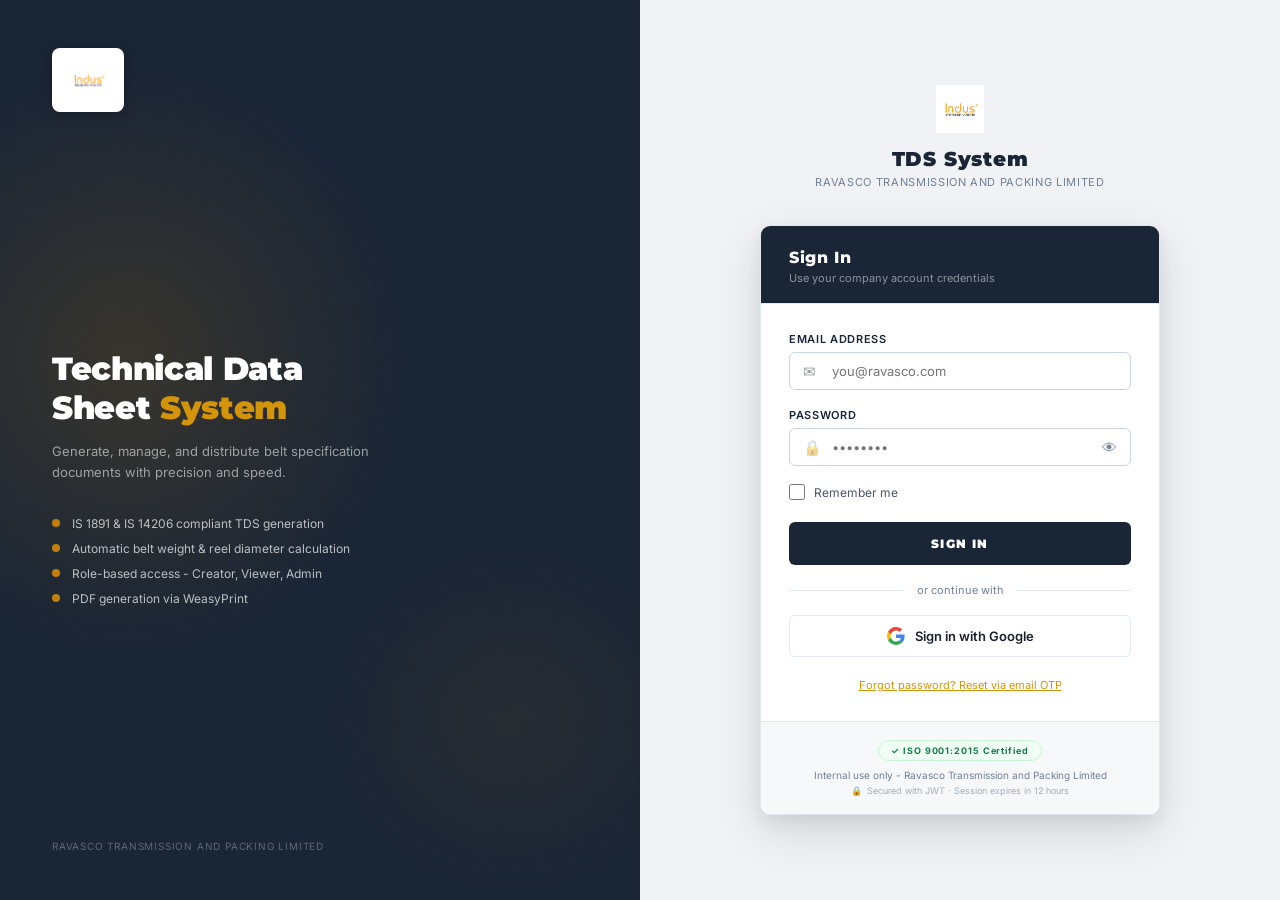
==== frontend/index.html @ c637e68c "first commit" ====
<!--
  index.html - Sign-in page for the Ravasco TDS Automation App.

  This is the app's entry point (served at "/" by Django's catch-all frontend
  route in config/urls.py). It implements a two-step login flow that mirrors
  the backend's device-aware 2FA (see django_backend/apps/api/routers/device_views.py):

    Step 1 (#step-credentials) - email + password form, posts to POST /api/auth/login
      via login() in js/auth.js. Also offers "Sign in with Google" (redirects to
      GET /api/auth/google/login/, handled by google_oauth_views.py) and a
      "Forgot password" OTP-reset link.
    Step 2 (#step-device-verify) - shown only when the server responds with
      { status: "device_verify" }, meaning this browser/device isn't yet in the
      TrustedDevice table. The user enters the 6-digit code emailed to them;
      verifyDevice() in js/auth.js exchanges it for a session and marks the
      device trusted via the tds_device cookie.

  Two other entry paths are handled by the inline <script type="module"> below:
    - ?oauth_token=<jwt>   - landing point after a *trusted*-device Google OAuth
      login; the JWT is decoded client-side (base64url) just far enough to
      populate the local session object, then the user is sent to home.html.
    - ?oauth_error=<code>  - landing point when Google OAuth failed; shown as a toast.
    - ?step=device_verify  - landing point after a *new*-device Google OAuth
      login; jumps straight to Step 2 (the pending_user_id lives server-side
      in the Django session cookie set by the OAuth callback).

  NOTE for future maintainers: the "Remember me" checkbox below currently
  stores the raw email+password pair in browser localStorage (see the
  SAVED_CREDS_KEY block in the script) so the fields can be pre-filled next
  visit. That is plaintext, client-side storage of a password - flagging this
  explicitly here since it is easy to miss when skimming a login page. If this
  still needs hardening, treat it as a security follow-up rather than folding
  it into a comments-only pass.
-->
<!DOCTYPE html>
<html lang="en">
<head>
  <meta charset="UTF-8" />
  <link rel="icon" type="image/png" href="/img/indus_logo.png" />

  <meta name="viewport" content="width=device-width, initial-scale=1.0" />
  <title>Sign In - Ravasco TDS System</title>
  <link rel="stylesheet" href="css/style.css" />
  <style>
    /* ── Login page - MNC grade design ───────────────── */
    body {
      display: flex;
      flex-direction: column;
      min-height: 100vh;
      /* Two-tone split: dark left column + light right */
      background: var(--bg-page);
    }

    /* Full-height two-column layout on wide screens */
    .login-bg {
      flex: 1;
      display: grid;
      grid-template-columns: 1fr 1fr;
      min-height: 100vh;
    }
    @media (max-width: 760px) {
      .login-bg { grid-template-columns: 1fr; }
      .login-hero { display: none; }
    }

    /* ── Left hero panel ──────────────────────────────── */
    .login-hero {
      background: var(--navy);
      background-image:
        radial-gradient(ellipse 80% 60% at 20% 40%, rgba(193,127,10,.18) 0%, transparent 55%),
        radial-gradient(ellipse 60% 40% at 80% 80%, rgba(193,127,10,.08) 0%, transparent 50%);
      display: flex;
      flex-direction: column;
      align-items: flex-start;
      justify-content: space-between;
      padding: 48px 52px;
      position: relative;
      overflow: hidden;
    }
    .login-hero::after {
      content: '';
      position: absolute;
      inset: 0;
      background: repeating-linear-gradient(
        45deg,
        transparent,
        transparent 40px,
        rgba(255,255,255,.012) 40px,
        rgba(255,255,255,.012) 41px
      );
      pointer-events: none;
    }
    .hero-logo-wrap { z-index: 1; }
    .hero-logo-badge {
      display: inline-block;
      background: #fff;
      border-radius: 8px;
      padding: 10px 14px;
      box-shadow: 0 2px 12px rgba(0,0,0,.25);
    }
    .hero-logo-img {
      height: 44px; width: auto;
      object-fit: contain;
      display: block;
    }
    .hero-logo-fallback {
      display: inline-block;
      background: var(--gold);
      padding: 10px 20px;
      font-family: var(--font-head);
      font-size: 13px; font-weight: 900;
      letter-spacing: .1em; text-transform: uppercase;
      color: var(--navy); border-radius: 4px;
    }
    .hero-body { z-index: 1; }
    .hero-body h2 {
      font-family: var(--font-head);
      font-size: 32px; font-weight: 900;
      color: #fff; line-height: 1.2;
      letter-spacing: -.01em;
    }
    .hero-body h2 span { color: var(--gold-light); }
    .hero-body p {
      font-size: 13px; color: rgba(255,255,255,.55);
      margin-top: 14px; line-height: 1.65; max-width: 340px;
    }
    .hero-pillars {
      display: flex; flex-direction: column; gap: 10px; margin-top: 32px;
    }
    .hero-pillar {
      display: flex; align-items: center; gap: 12px;
      font-size: 12px; color: rgba(255,255,255,.7);
    }
    .hero-pillar-dot {
      width: 8px; height: 8px; border-radius: 50%;
      background: var(--gold); flex-shrink: 0;
    }
    .hero-foot { z-index: 1; }
    .hero-foot-text {
      font-size: 10px; color: rgba(255,255,255,.3);
      letter-spacing: .08em; text-transform: uppercase;
    }

    /* ── Right login panel ────────────────────────────── */
    .login-right {
      display: flex;
      flex-direction: column;
      align-items: center;
      justify-content: center;
      padding: 40px 32px;
      background: var(--bg-page);
    }
    .login-panel {
      width: 100%;
      max-width: 400px;
    }

    /* Top brand mark (visible on right panel on mobile) */
    .login-brand {
      text-align: center;
      margin-bottom: 36px;
    }
    .login-brand-logo {
      height: 48px; width: auto;
      object-fit: contain;
      display: block; margin: 0 auto 14px;
    }
    .login-brand h1 {
      font-family: var(--font-head);
      font-size: 20px; font-weight: 900;
      color: var(--navy); letter-spacing: .04em;
    }
    .login-brand p {
      font-size: 11px; color: var(--text-muted);
      letter-spacing: .06em; text-transform: uppercase; margin-top: 4px;
    }

    /* Card */
    .login-card {
      background: var(--bg-card);
      border: 1px solid var(--border);
      border-radius: var(--radius-lg);
      overflow: hidden;
      box-shadow: var(--shadow-lg);
    }
    .login-card-header {
      padding: 22px 28px 18px;
      border-bottom: 1px solid var(--border);
      background: var(--navy);
    }
    .login-card-header h2 {
      font-family: var(--font-head);
      font-size: 16px; font-weight: 800;
      letter-spacing: .04em; color: #fff;
    }
    .login-card-header p {
      font-size: 11px; color: rgba(255,255,255,.5); margin-top: 4px;
    }
    .login-card-body { padding: 28px; }
    .login-card-body .form-group { margin-bottom: 18px; }

    .login-input-wrap { position: relative; }
    .login-input-wrap .form-control { padding-left: 42px; }
    .input-icon {
      position: absolute; left: 14px; top: 50%;
      transform: translateY(-50%);
      font-size: 15px; pointer-events: none; opacity: .45;
    }
    .toggle-password {
      position: absolute; right: 12px; top: 50%;
      transform: translateY(-50%);
      background: none; border: none; color: var(--text-muted);
      cursor: pointer; font-size: 15px; padding: 2px; line-height: 1;
      transition: color .15s;
    }
    .toggle-password:hover { color: var(--gold); }

    .login-options {
      display: flex; align-items: center;
      justify-content: space-between; margin-bottom: 22px;
    }

    .login-btn {
      width: 100%; padding: 14px;
      background: var(--navy);
      border: none; border-radius: var(--radius);
      font-family: var(--font-head);
      font-size: 12px; font-weight: 900;
      letter-spacing: .1em; text-transform: uppercase;
      color: #fff; cursor: pointer; transition: all .2s;
      display: flex; align-items: center; justify-content: center; gap: 10px;
    }
    .login-btn:hover { background: #253145; }
    .login-btn:active { transform: scale(.98); }
    .login-btn:disabled { opacity: .5; cursor: not-allowed; transform: none; }

    .login-error {
      display: none; align-items: flex-start; gap: 10px;
      padding: 12px 14px;
      background: var(--red-pale); border: 1px solid var(--red-border);
      border-radius: var(--radius); font-size: 12px; color: var(--red);
      margin-top: 16px;
    }
    .login-error.show { display: flex; }

    /* Footer inside card */
    .login-footer {
      text-align: center; padding: 18px 20px;
      font-size: 10px; color: var(--text-muted);
      border-top: 1px solid var(--border);
      background: var(--bg-section);
    }
    .iso-ribbon {
      display: inline-flex; align-items: center; gap: 6px;
      padding: 4px 12px;
      border: 1px solid var(--green-border); background: var(--green-pale);
      border-radius: 20px; font-size: 9px; font-weight: 700;
      letter-spacing: .1em; color: var(--green); margin-bottom: 8px;
    }
    .secure-badge {
      display: inline-flex; align-items: center; gap: 5px;
      font-size: 9px; color: var(--text-light); margin-top: 4px;
    }
    .secure-badge::before {
      content: '🔒'; font-size: 9px;
    }
  </style>
</head>
<body>

  <div class="login-bg">

    <!-- ── Left hero panel ── -->
    <div class="login-hero">
      <div class="hero-logo-wrap">
        <div class="hero-logo-badge">
          <img src="img/indus_logo.png" alt="Ravasco" class="hero-logo-img"
               onerror="this.parentElement.outerHTML='<div class=hero-logo-fallback>RAVASCO</div>'" />
        </div>
      </div>

      <div class="hero-body">
        <h2>Technical Data<br>Sheet <span>System</span></h2>
        <p>Generate, manage, and distribute belt specification documents with precision and speed.</p>
        <div class="hero-pillars">
          <div class="hero-pillar"><div class="hero-pillar-dot"></div>IS 1891 &amp; IS 14206 compliant TDS generation</div>
          <div class="hero-pillar"><div class="hero-pillar-dot"></div>Automatic belt weight &amp; reel diameter calculation</div>
          <div class="hero-pillar"><div class="hero-pillar-dot"></div>Role-based access - Creator, Viewer, Admin</div>
          <div class="hero-pillar"><div class="hero-pillar-dot"></div>PDF generation via WeasyPrint</div>
        </div>
      </div>

      <div class="hero-foot">
        <div class="hero-foot-text">Ravasco Transmission and Packing Limited</div>
      </div>
    </div>

    <!-- ── Right login panel ── -->
    <div class="login-right">
      <div class="login-panel">

        <!-- Brand above card -->
        <div class="login-brand" id="mobile-brand" style="display:block;">
          <img src="img/indus_logo.png" alt="Ravasco" class="login-brand-logo"
               onerror="this.style.display='none'" />
          <h1>TDS System</h1>
          <p>Ravasco Transmission and Packing Limited</p>
        </div>

        <!-- Card -->
        <div class="login-card">
          <div class="login-card-header">
            <h2>Sign In</h2>
            <p>Use your company account credentials</p>
          </div>

          <div class="login-card-body">

            <!-- ── Step 1: Email + Password ── -->
            <div id="step-credentials">
              <form id="login-form" novalidate>

                <!-- Email -->
                <div class="form-group">
                  <label class="form-label" for="email">Email Address</label>
                  <div class="login-input-wrap">
                    <span class="input-icon">✉</span>
                    <input
                      type="email"
                      id="email"
                      class="form-control"
                      placeholder="you@ravasco.com"
                      autocomplete="email"
                      required
                    />
                  </div>
                </div>

                <!-- Password -->
                <div class="form-group">
                  <label class="form-label" for="password">Password</label>
                  <div class="login-input-wrap">
                    <span class="input-icon">🔒</span>
                    <input
                      type="password"
                      id="password"
                      class="form-control"
                      placeholder="••••••••"
                      autocomplete="current-password"
                      required
                    />
                    <button type="button" class="toggle-password" id="toggle-pw" aria-label="Toggle password visibility">
                      👁
                    </button>
                  </div>
                </div>

                <!-- Options -->
                <div class="login-options">
                  <label class="form-check">
                    <input type="checkbox" id="remember-me" class="form-check-input" />
                    <span class="form-check-label">Remember me</span>
                  </label>
                </div>

                <!-- Error -->
                <div class="login-error" id="login-error">
                  <span>⚠</span>
                  <span id="login-error-msg">Invalid credentials.</span>
                </div>

                <!-- Submit -->
                <button type="submit" class="login-btn" id="login-btn">
                  <span id="login-btn-text">Sign In</span>
                </button>

                <!-- Divider -->
                <div style="display:flex;align-items:center;gap:12px;margin:18px 0;">
                  <div style="flex:1;height:1px;background:var(--border);"></div>
                  <span style="font-size:11px;color:var(--text-muted);white-space:nowrap;">or continue with</span>
                  <div style="flex:1;height:1px;background:var(--border);"></div>
                </div>

                <!-- Google OAuth -->
                <a href="/api/auth/google/login/"
                   style="display:flex;align-items:center;justify-content:center;gap:10px;
                          width:100%;padding:11px 16px;border:1px solid var(--border);
                          border-radius:var(--radius);background:#fff;cursor:pointer;
                          font-size:13px;font-weight:600;color:#1A202C;text-decoration:none;
                          transition:border-color .15s,box-shadow .15s;"
                   onmouseenter="this.style.borderColor='#C17F0A';this.style.boxShadow='0 2px 8px rgba(193,127,10,.15)'"
                   onmouseleave="this.style.borderColor='var(--border)';this.style.boxShadow='none'">
                  <svg width="18" height="18" viewBox="0 0 48 48">
                    <path fill="#EA4335" d="M24 9.5c3.54 0 6.71 1.22 9.21 3.6l6.85-6.85C35.9 2.38 30.47 0 24 0 14.62 0 6.51 5.38 2.56 13.22l7.98 6.19C12.43 13.72 17.74 9.5 24 9.5z"/>
                    <path fill="#4285F4" d="M46.98 24.55c0-1.57-.15-3.09-.38-4.55H24v9.02h12.94c-.58 2.96-2.26 5.48-4.78 7.18l7.73 6c4.51-4.18 7.09-10.36 7.09-17.65z"/>
                    <path fill="#FBBC05" d="M10.53 28.59c-.48-1.45-.76-2.99-.76-4.59s.27-3.14.76-4.59l-7.98-6.19C.92 16.46 0 20.12 0 24c0 3.88.92 7.54 2.56 10.78l7.97-6.19z"/>
                    <path fill="#34A853" d="M24 48c6.48 0 11.93-2.13 15.89-5.81l-7.73-6c-2.18 1.48-4.97 2.35-8.16 2.35-6.26 0-11.57-4.22-13.47-9.91l-7.98 6.19C6.51 42.62 14.62 48 24 48z"/>
                  </svg>
                  Sign in with Google
                </a>

                <!-- Forgot password -->
                <div style="text-align:center;margin-top:16px;">
                  <button type="button" id="btn-forgot-pw" style="
                    background:none;border:none;font-size:11px;color:var(--gold-light);
                    cursor:pointer;text-decoration:underline;padding:0;">
                    Forgot password? Reset via email OTP
                  </button>
                </div>

              </form>
            </div>

            <!-- ── Step 2: Device Verification (new device) ── -->
            <div id="step-device-verify" style="display:none;">
              <div style="text-align:center;margin-bottom:24px;">
                <div style="font-size:36px;margin-bottom:12px;">📧</div>
                <h3 style="margin:0 0 8px;font-family:var(--font-head);font-size:16px;
                           font-weight:700;color:var(--navy);">Check your email</h3>
                <p style="margin:0;font-size:13px;color:var(--text-muted);line-height:1.5;">
                  We sent a 6-digit verification code to<br>
                  <strong id="dv-email-hint" style="color:var(--navy);"></strong>
                </p>
                <p style="margin:8px 0 0;font-size:11px;color:var(--text-light);">
                  This device will be remembered after verification.
                </p>
              </div>

              <!-- OTP input -->
              <div class="form-group">
                <label class="form-label" for="dv-code">Verification Code</label>
                <input
                  type="text"
                  id="dv-code"
                  class="form-control"
                  placeholder="123456"
                  maxlength="6"
                  inputmode="numeric"
                  autocomplete="one-time-code"
                  style="font-size:24px;letter-spacing:.35em;text-align:center;font-weight:700;"
                />
              </div>

              <!-- Error -->
              <div class="login-error" id="dv-error">
                <span>⚠</span>
                <span id="dv-error-msg">Invalid code.</span>
              </div>

              <!-- Submit -->
              <button type="button" class="login-btn" id="dv-btn">
                <span id="dv-btn-text">Verify &amp; Sign In</span>
              </button>

              <!-- Back + Resend -->
              <div style="display:flex;justify-content:space-between;margin-top:14px;">
                <button type="button" id="dv-back" style="
                  background:none;border:none;font-size:11px;color:var(--text-muted);
                  cursor:pointer;text-decoration:underline;padding:0;">
                  ← Back to sign in
                </button>
                <button type="button" id="dv-resend" style="
                  background:none;border:none;font-size:11px;color:var(--gold-light);
                  cursor:pointer;text-decoration:underline;padding:0;">
                  Resend code
                </button>
              </div>
            </div>

          </div>

          <!-- Footer -->
          <div class="login-footer">
            <div class="iso-ribbon">✓ ISO 9001:2015 Certified</div>
            <div>Internal use only - Ravasco Transmission and Packing Limited</div>
            <div class="secure-badge">Secured with JWT · Session expires in 12 hours</div>
          </div>
        </div>

      </div>
    </div>

  </div>

  <!-- Toast container -->
  <div id="toast-container"></div>

  <script type="module">
    import { login, verifyDevice, getSession, setSession, openChangePasswordModal, showToast } from './js/auth.js';

    const SAVED_CREDS_KEY = 'tds_saved_credentials';
    const params = new URLSearchParams(window.location.search);

    // ── Already logged in → go home ───────────────────────────────────────────
    if (getSession()) {
      window.location.href = 'home.html';
    }

    // ── Google OAuth trusted-device redirect → parse token and store session ──
    // After a trusted-device Google OAuth login the server redirects here with
    // ?oauth_token=<jwt>. We store it and go home.
    const oauthToken = params.get('oauth_token');
    if (oauthToken) {
      // We don't have user_id/role from the redirect URL alone, so call /auth/me
      // after storing a minimal session so requireAuth passes on home.html.
      // Easier: decode the JWT payload (base64url) to extract sub/role.
      try {
        const payload = JSON.parse(atob(oauthToken.split('.')[1].replace(/-/g, '+').replace(/_/g, '/')));
        setSession({
          token:     oauthToken,
          user_id:   parseInt(payload.sub, 10),
          role:      payload.role,
          full_name: payload.full_name || '',
          email:     payload.email     || '',
        });
        window.location.href = 'home.html';
      } catch (_) {
        showToast('Google sign-in failed. Please try again.', 'error');
      }
    }

    // ── OAuth errors from the callback ────────────────────────────────────────
    const oauthError = params.get('oauth_error');
    if (oauthError) {
      const msgs = {
        cancelled:       'Google sign-in was cancelled.',
        state_mismatch:  'Security check failed. Please try again.',
        token_failed:    'Could not complete Google sign-in. Please try again.',
        userinfo_failed: 'Could not retrieve your Google profile. Please try again.',
        unverified_email:'Your Google account email is not verified.',
        not_registered:  'This Google account is not registered in the TDS system. Contact your administrator.',
        email_failed:    'Could not send verification email. Please try again.',
      };
      showToast(msgs[oauthError] || 'Google sign-in failed. Please try again.', 'error', 6000);
    }

    // ── Helpers to switch between Step 1 and Step 2 ──────────────────────────
    function showCredentials() {
      document.getElementById('step-credentials').style.display = 'block';
      document.getElementById('step-device-verify').style.display = 'none';
      document.querySelector('.login-card-header h2').textContent = 'Sign In';
      document.querySelector('.login-card-header p').textContent  = 'Use your company account credentials';
    }

    function showDeviceVerify(email) {
      document.getElementById('step-credentials').style.display = 'none';
      document.getElementById('step-device-verify').style.display = 'block';
      document.getElementById('dv-email-hint').textContent = email || 'your email address';
      document.querySelector('.login-card-header h2').textContent = 'Verify your device';
      document.querySelector('.login-card-header p').textContent  = 'Enter the code we emailed you';
      document.getElementById('dv-code').focus();
    }

    // ── Pre-fill saved credentials ────────────────────────────────────────────
    // See the file-level NOTE above: this reads a plaintext {email, password}
    // object back out of localStorage when "Remember me" was previously checked.
    try {
      const saved = JSON.parse(localStorage.getItem(SAVED_CREDS_KEY) || 'null');
      if (saved) {
        document.getElementById('email').value    = saved.email    || '';
        document.getElementById('password').value = saved.password || '';
        document.getElementById('remember-me').checked = true;
      }
    } catch (_) {}

    // ── Forgot password button ────────────────────────────────────────────────
    document.getElementById('btn-forgot-pw').addEventListener('click', () => {
      const email = document.getElementById('email').value.trim();
      openChangePasswordModal(email);
    });

    // ── Toggle password visibility ────────────────────────────────────────────
    document.getElementById('toggle-pw').addEventListener('click', () => {
      const inp = document.getElementById('password');
      inp.type = inp.type === 'password' ? 'text' : 'password';
    });

    // ── Step 1 submit handler ─────────────────────────────────────────────────
    let pendingEmail = '';   // remember which email triggered device verify

    document.getElementById('login-form').addEventListener('submit', async (e) => {
      e.preventDefault();
      const email    = document.getElementById('email').value.trim();
      const password = document.getElementById('password').value;
      const remember = document.getElementById('remember-me').checked;
      const errBox   = document.getElementById('login-error');
      const errMsg   = document.getElementById('login-error-msg');
      const btn      = document.getElementById('login-btn');
      const btnText  = document.getElementById('login-btn-text');

      errBox.classList.remove('show');
      btn.disabled = true;
      btnText.textContent = 'Signing in…';

      try {
        const data = await login(email, password);

        if (data.status === 'ok') {
          // Trusted device - session already set inside login()
          if (remember) {
            localStorage.setItem(SAVED_CREDS_KEY, JSON.stringify({ email, password }));
          } else {
            localStorage.removeItem(SAVED_CREDS_KEY);
          }
          window.location.href = 'home.html';

        } else if (data.status === 'device_verify') {
          // New device - server sent OTP; show verification step
          pendingEmail = email;
          showDeviceVerify(email);
          btn.disabled = false;
          btnText.textContent = 'Sign In';
        }

      } catch (err) {
        errMsg.textContent = err.message;
        errBox.classList.add('show');
        btn.disabled = false;
        btnText.textContent = 'Sign In';
      }
    });

    // ── Step 2 verify handler ─────────────────────────────────────────────────
    async function doDeviceVerify() {
      const code    = document.getElementById('dv-code').value.trim();
      const errBox  = document.getElementById('dv-error');
      const errMsg  = document.getElementById('dv-error-msg');
      const btn     = document.getElementById('dv-btn');
      const btnText = document.getElementById('dv-btn-text');

      errBox.classList.remove('show');

      if (!code || code.length !== 6) {
        errMsg.textContent = 'Please enter the 6-digit code.';
        errBox.classList.add('show');
        return;
      }

      btn.disabled = true;
      btnText.textContent = 'Verifying…';

      try {
        await verifyDevice(code);      // sets session + sets tds_device cookie
        window.location.href = 'home.html';
      } catch (err) {
        errMsg.textContent = err.message;
        errBox.classList.add('show');
        btn.disabled = false;
        btnText.textContent = 'Verify & Sign In';
      }
    }

    document.getElementById('dv-btn').addEventListener('click', doDeviceVerify);
    document.getElementById('dv-code').addEventListener('keydown', (e) => {
      if (e.key === 'Enter') doDeviceVerify();
    });

    // ── Back button - return to Step 1 ────────────────────────────────────────
    document.getElementById('dv-back').addEventListener('click', () => {
      document.getElementById('dv-code').value = '';
      document.getElementById('dv-error').classList.remove('show');
      showCredentials();
    });

    // ── Resend OTP - re-submit the login form with current credentials ────────
    document.getElementById('dv-resend').addEventListener('click', async () => {
      const email    = document.getElementById('email').value.trim();
      const password = document.getElementById('password').value;
      if (!email || !password) {
        // Edge case: user cleared the form - go back to step 1
        showCredentials();
        return;
      }
      const btn = document.getElementById('dv-resend');
      btn.textContent = 'Sending…';
      btn.disabled = true;
      try {
        await login(email, password);   // re-triggers OTP send
        showToast('New code sent to ' + email, 'success');
        document.getElementById('dv-code').value = '';
        document.getElementById('dv-code').focus();
      } catch (err) {
        showToast(err.message, 'error');
      } finally {
        btn.textContent = 'Resend code';
        btn.disabled = false;
      }
    });

    // ── Google OAuth new-device redirect → show device-verify step directly ──
    // When Google OAuth detects a new device, it redirects to ?step=device_verify.
    // The session cookie (with pending_user_id) is already set by the callback.
    if (params.get('step') === 'device_verify') {
      showDeviceVerify('your email address');
    }
  </script>

</body>
</html>
---- frontend/css/style.css ----
/* ============================================================
   INDUS TDS APP — Global Stylesheet (Light Theme)
   Brand: Indus Belts — Gold / Navy / White
   ============================================================

   Every frontend page links this file via <link rel="stylesheet"
   href="css/style.css">, then layers its own page-specific rules in a
   <style> block in its own <head> (e.g. admin.html's .admin-wrap/.kpi-grid,
   generate-tds.html's .section-card). This file only holds truly shared,
   cross-page building blocks — do not duplicate a rule here if it's only
   used by one page; keep those local to that page's <style> block instead.

   All theming is driven by the CSS custom properties in :root below (colors,
   shadows, radii, the two Google Fonts). Change a brand color exactly once
   here (e.g. --gold) and it propagates everywhere that references
   var(--gold) — there should be no hard-coded hex colors for brand elements
   outside this :root block (page-specific one-off accents in individual
   <style> blocks are the documented exception, not the rule).

   Reading guide — section banners below, in order: TOPNAV, LAYOUT
   (.page-wrap and friends), CARDS, BUTTONS, FORM (inputs/selects/labels),
   BADGES, TABLE, ALERTS (toasts), LOADING (spinners), MODAL, WIZARD
   (legacy multi-step form remnants — most pages now use single-page forms,
   see generate-tds.js's module docstring), COMPUTED VALUES (readonly
   auto-filled field styling), STAT CARDS, ACTION CARDS (home.html's quick
   links), FILTER BAR, DETAIL ROWS, UTILS, STATS ROW, SECTION TITLE, SPLASH
   RESULTS HEADER, RESPONSIVE (breakpoint overrides, kept at the bottom so
   they win the cascade over the desktop-first rules above).
   ============================================================ */

@import url('https://fonts.googleapis.com/css2?family=Montserrat:wght@400;600;700;900&family=Inter:wght@300;400;500;600&display=swap');

:root {
  --gold:          #C17F0A;
  --gold-light:    #D4940A;
  --gold-bright:   #F0B429;
  --gold-pale:     #FEF3C7;
  --gold-dim:      rgba(193,127,10,.10);
  --gold-border:   rgba(193,127,10,.30);
  --navy:          #1A2535;
  --navy-mid:      #253349;
  --orange:        #D96B0A;
  --orange-dim:    rgba(217,107,10,.10);
  --bg-page:       #F0F2F5;
  --bg-card:       #FFFFFF;
  --bg-section:    #F7F8FA;
  --bg-input:      #FFFFFF;
  --bg-nav:        #FFFFFF;
  --text:          #1A202C;
  --text-dim:      #4A5568;
  --text-muted:    #718096;
  --text-light:    #A0AEC0;
  --border:        #E2E8F0;
  --border-mid:    #CBD5E0;
  --border-dark:   #A0AEC0;
  --green:         #1A7A4A;
  --green-light:   #27AE60;
  --green-pale:    #F0FFF4;
  --green-border:  #C6F6D5;
  --red:           #C53030;
  --red-pale:      #FFF5F5;
  --red-border:    #FED7D7;
  --blue:          #2B6CB0;
  --blue-pale:     #EBF8FF;
  --blue-border:   #BEE3F8;
  --amber:         #B7791F;
  --amber-pale:    #FFFBEB;
  --amber-border:  #FAF089;
  --shadow-sm:     0 1px 3px rgba(0,0,0,.08), 0 1px 2px rgba(0,0,0,.06);
  --shadow:        0 4px 12px rgba(0,0,0,.08), 0 2px 4px rgba(0,0,0,.05);
  --shadow-md:     0 8px 24px rgba(0,0,0,.10), 0 4px 8px rgba(0,0,0,.06);
  --shadow-lg:     0 16px 48px rgba(0,0,0,.12), 0 8px 16px rgba(0,0,0,.06);
  --radius:        6px;
  --radius-lg:     10px;
  --radius-xl:     16px;
  --nav-h:         64px;
  --font-head:     'Montserrat', sans-serif;
  --font-body:     'Inter', sans-serif;
}

*, *::before, *::after { box-sizing: border-box; margin: 0; padding: 0; }
html { font-size: 16px; scroll-behavior: smooth; }
body {
  font-family: var(--font-body);
  background: var(--bg-page);
  color: var(--text);
  min-height: 100vh;
  -webkit-font-smoothing: antialiased;
}
a { color: var(--gold-light); text-decoration: none; }
a:hover { color: var(--gold); }
button, input, select, textarea { font-family: var(--font-body); }
::-webkit-scrollbar { width: 6px; height: 6px; }
::-webkit-scrollbar-track { background: var(--bg-section); }
::-webkit-scrollbar-thumb { background: var(--border-mid); border-radius: 3px; }
::-webkit-scrollbar-thumb:hover { background: var(--gold-light); }

/* ── TOPNAV ─────────────────────────────────────────────── */
.topnav {
  position: sticky; top: 0; z-index: 200;
  height: var(--nav-h);
  background: var(--bg-nav);
  border-bottom: 3px solid var(--gold-light);
  box-shadow: var(--shadow-sm);
  display: flex; align-items: center;
  padding: 0 32px; gap: 20px;
}
.nav-brand { display: flex; align-items: center; gap: 12px; text-decoration: none; flex-shrink: 0; }
.nav-logo  { height: 38px; width: auto; object-fit: contain; }
.nav-brand-text h1 {
  font-family: var(--font-head); font-size: 16px; font-weight: 900;
  color: var(--navy); letter-spacing: .03em; line-height: 1.1;
}
.nav-brand-text p { font-size: 9px; color: var(--text-muted); letter-spacing: .12em; text-transform: uppercase; }
.nav-spacer { flex: 1; }
.nav-links { display: flex; align-items: center; gap: 2px; }
.nav-link {
  padding: 8px 14px;
  font-family: var(--font-head); font-size: 10px; font-weight: 700;
  letter-spacing: .08em; text-transform: uppercase;
  color: var(--text-dim); text-decoration: none;
  border-radius: var(--radius); transition: all .18s; border: 1px solid transparent;
}
.nav-link:hover { color: var(--navy); background: var(--bg-section); border-color: var(--border); }
.nav-link.active { color: var(--gold); background: var(--gold-dim); border-color: var(--gold-border); }
.nav-user { display: flex; align-items: center; gap: 10px; padding-left: 16px; border-left: 1px solid var(--border); }
.nav-avatar {
  width: 32px; height: 32px;
  background: var(--navy); border-radius: 50%;
  display: flex; align-items: center; justify-content: center;
  font-family: var(--font-head); font-size: 12px; font-weight: 700; color: var(--gold-bright);
  flex-shrink: 0;
}
.nav-user-name { font-size: 12px; font-weight: 600; color: var(--text); }
.nav-user-role { font-size: 9px; letter-spacing: .1em; text-transform: uppercase; color: var(--text-muted); }
.btn-logout {
  padding: 7px 14px; background: none; border: 1px solid var(--border-mid);
  color: var(--text-muted); font-size: 10px; font-family: var(--font-head); font-weight: 700;
  letter-spacing: .08em; text-transform: uppercase; cursor: pointer;
  border-radius: var(--radius); transition: all .18s;
}
.btn-logout:hover { border-color: var(--red); color: var(--red); background: var(--red-pale); }
.iso-badge {
  padding: 5px 10px; background: var(--green-pale); border: 1px solid var(--green-border);
  color: var(--green); font-size: 9px; font-weight: 700; letter-spacing: .1em;
  border-radius: var(--radius); font-family: var(--font-head); white-space: nowrap;
}

/* ── LAYOUT ─────────────────────────────────────────────── */
.page-wrap { max-width: 1280px; margin: 0 auto; padding: 32px 32px 80px; }
.page-wrap.narrow { max-width: 960px; }
.page-wrap.wide   { max-width: 1400px; }
.page-header { margin-bottom: 28px; }
.page-header h2 {
  font-family: var(--font-head); font-size: 24px; font-weight: 900;
  color: var(--navy); letter-spacing: .01em;
}
.page-header p { margin-top: 5px; font-size: 13px; color: var(--text-muted); }
.breadcrumb {
  display: flex; align-items: center; gap: 6px; font-size: 11px; color: var(--text-muted);
  margin-bottom: 10px; text-transform: uppercase; letter-spacing: .07em;
}
.breadcrumb a { color: var(--gold); }
.breadcrumb span { color: var(--text-light); }
.gold-line { height: 2px; background: linear-gradient(90deg, var(--gold-light), transparent); border-radius: 2px; }

/* ── CARDS ──────────────────────────────────────────────── */
.card {
  background: var(--bg-card); border: 1px solid var(--border);
  border-radius: var(--radius-lg); box-shadow: var(--shadow-sm); overflow: hidden;
}
.card-header {
  padding: 16px 22px; border-bottom: 1px solid var(--border);
  background: var(--bg-section); display: flex; align-items: center; justify-content: space-between;
}
.card-header h3 {
  font-family: var(--font-head); font-size: 12px; font-weight: 700;
  letter-spacing: .08em; text-transform: uppercase; color: var(--navy);
}
.card-body { padding: 22px; }
.card-footer {
  padding: 14px 22px; border-top: 1px solid var(--border); background: var(--bg-section);
  display: flex; align-items: center; justify-content: flex-end; gap: 10px;
}

/* ── BUTTONS ────────────────────────────────────────────── */
.btn {
  display: inline-flex; align-items: center; justify-content: center; gap: 7px;
  padding: 10px 20px; font-family: var(--font-head); font-size: 11px; font-weight: 700;
  letter-spacing: .07em; text-transform: uppercase; border-radius: var(--radius);
  border: 1px solid transparent; cursor: pointer; transition: all .18s;
  text-decoration: none; white-space: nowrap; line-height: 1;
}
.btn:disabled { opacity: .45; cursor: not-allowed; pointer-events: none; }
.btn-primary {
  background: var(--gold-light); border-color: var(--gold-light); color: #fff;
  box-shadow: 0 2px 6px rgba(193,127,10,.25);
}
.btn-primary:hover { background: var(--gold); border-color: var(--gold); color: #fff; }
.btn-navy   { background: var(--navy); border-color: var(--navy); color: #fff; }
.btn-navy:hover { background: var(--navy-mid); color: #fff; }
.btn-outline { background: transparent; border-color: var(--border-mid); color: var(--text-dim); }
.btn-outline:hover { border-color: var(--gold-light); color: var(--gold); background: var(--gold-dim); }
.btn-ghost  { background: transparent; border-color: transparent; color: var(--text-muted); padding: 8px 14px; }
.btn-ghost:hover { color: var(--text); background: var(--bg-section); border-color: var(--border); }
.btn-danger { background: transparent; border-color: var(--border-mid); color: var(--text-muted); }
.btn-danger:hover { background: var(--red-pale); border-color: var(--red); color: var(--red); }
.btn-success { background: var(--green-light); border-color: var(--green-light); color: #fff; }
.btn-success:hover { background: var(--green); color: #fff; }
.btn-sm  { padding: 7px 13px; font-size: 10px; }
.btn-lg  { padding: 13px 26px; font-size: 12px; }

/* ── FORM ────────────────────────────────────────────────── */
.form-group { display: flex; flex-direction: column; gap: 6px; }
.form-label { font-size: 11px; font-weight: 600; letter-spacing: .06em; text-transform: uppercase; color: var(--navy); }
.form-label .req { color: var(--gold); margin-left: 2px; }
.form-control {
  width: 100%; padding: 10px 13px;
  background: var(--bg-input); border: 1px solid var(--border-mid);
  border-radius: var(--radius); color: var(--text); font-size: 13px;
  font-family: var(--font-body); transition: border-color .18s, box-shadow .18s;
  outline: none; appearance: none; -webkit-appearance: none;
}
.form-control:focus { border-color: var(--gold-light); box-shadow: 0 0 0 3px var(--gold-dim); }
.form-control:disabled { opacity: .55; background: var(--bg-section); cursor: not-allowed; }
.form-control.readonly-field {
  background: var(--gold-pale); color: var(--gold); font-weight: 700;
  border-color: var(--gold-border); cursor: default;
}
select.form-control {
  background-image: url("data:image/svg+xml,%3Csvg xmlns='http://www.w3.org/2000/svg' width='12' height='8' viewBox='0 0 12 8'%3E%3Cpath d='M1 1l5 5 5-5' stroke='%23718096' stroke-width='1.5' fill='none' stroke-linecap='round'/%3E%3C/svg%3E");
  background-repeat: no-repeat; background-position: right 12px center; padding-right: 36px;
}
select.form-control option { background: #fff; color: var(--text); }
.form-hint  { font-size: 10px; color: var(--text-muted); }
.form-error { font-size: 10px; color: var(--red); }
.form-row { display: grid; gap: 16px; }
.form-row.cols-2 { grid-template-columns: 1fr 1fr; }
.form-row.cols-3 { grid-template-columns: 1fr 1fr 1fr; }
.form-row.cols-4 { grid-template-columns: 1fr 1fr 1fr 1fr; }
.form-row.cols-auto { grid-template-columns: repeat(auto-fit, minmax(180px, 1fr)); }
.form-check { display: flex; align-items: center; gap: 9px; cursor: pointer; }
.form-check-input { width: 16px; height: 16px; accent-color: var(--gold-light); cursor: pointer; flex-shrink: 0; }
.form-check-label { font-size: 12px; color: var(--text-dim); cursor: pointer; user-select: none; }
.toggle-wrap { display: flex; align-items: center; gap: 12px; }
.toggle { position: relative; width: 44px; height: 24px; flex-shrink: 0; }
.toggle input { opacity: 0; width: 0; height: 0; }
.toggle-slider {
  position: absolute; inset: 0; background: var(--border-mid);
  border-radius: 24px; cursor: pointer; transition: .2s; border: 1px solid var(--border-dark);
}
.toggle-slider::before {
  content: ''; position: absolute; left: 3px; top: 3px; width: 16px; height: 16px;
  background: #fff; border-radius: 50%; transition: .2s; box-shadow: var(--shadow-sm);
}
.toggle input:checked + .toggle-slider { background: var(--gold-dim); border-color: var(--gold-light); }
.toggle input:checked + .toggle-slider::before { transform: translateX(20px); background: var(--gold-light); }
.toggle-label { font-size: 12px; color: var(--text-dim); }

/* ── BADGES ─────────────────────────────────────────────── */
.badge {
  display: inline-flex; align-items: center; gap: 4px;
  padding: 3px 9px; border-radius: 20px; font-size: 10px; font-weight: 700;
  letter-spacing: .06em; text-transform: uppercase; border: 1px solid transparent;
}
.badge-gold   { background: var(--gold-pale);   border-color: var(--gold-border);  color: var(--gold); }
.badge-green  { background: var(--green-pale);  border-color: var(--green-border); color: var(--green); }
.badge-red    { background: var(--red-pale);    border-color: var(--red-border);   color: var(--red); }
.badge-blue   { background: var(--blue-pale);   border-color: var(--blue-border);  color: var(--blue); }
.badge-amber  { background: var(--amber-pale);  border-color: var(--amber-border); color: var(--amber); }
.badge-muted  { background: var(--bg-section);  border-color: var(--border);       color: var(--text-muted); }
.badge-navy   { background: var(--navy);        border-color: var(--navy);         color: #fff; }

/* ── TABLE ──────────────────────────────────────────────── */
.table-wrap {
  overflow-x: auto; border-radius: var(--radius-lg); border: 1px solid var(--border);
  background: var(--bg-card); box-shadow: var(--shadow-sm);
}
table { width: 100%; border-collapse: collapse; font-size: 13px; }
thead tr { background: var(--navy); border-bottom: 2px solid var(--gold-light); }
thead th {
  padding: 12px 16px; text-align: left; font-family: var(--font-head); font-size: 10px;
  font-weight: 700; letter-spacing: .1em; text-transform: uppercase; color: var(--gold-bright); white-space: nowrap;
}
tbody tr { border-bottom: 1px solid var(--border); transition: background .12s; }
tbody tr:last-child { border-bottom: none; }
tbody tr:hover { background: var(--gold-dim); }
tbody td { padding: 12px 16px; color: var(--text); vertical-align: middle; }
tbody td.td-muted { color: var(--text-muted); font-size: 12px; }
tbody td.td-mono { font-family: 'Courier New', monospace; font-size: 12px; font-weight: 700; color: var(--gold); }
.table-actions { display: flex; align-items: center; gap: 5px; }

/* ── ALERTS ─────────────────────────────────────────────── */
.alert {
  display: flex; align-items: flex-start; gap: 11px; padding: 13px 16px;
  border-radius: var(--radius); border: 1px solid transparent; font-size: 13px;
}
.alert-icon { font-size: 17px; flex-shrink: 0; margin-top: 1px; }
.alert-error   { background: var(--red-pale);   border-color: var(--red-border);   color: var(--red); }
.alert-success { background: var(--green-pale);  border-color: var(--green-border); color: var(--green); }
.alert-info    { background: var(--blue-pale);   border-color: var(--blue-border);  color: var(--blue); }
.alert-warn    { background: var(--amber-pale);  border-color: var(--amber-border); color: var(--amber); }

#toast-container {
  position: fixed; bottom: 24px; right: 24px; z-index: 9999;
  display: flex; flex-direction: column; gap: 10px; pointer-events: none;
}
.toast {
  padding: 13px 18px; background: #fff; border: 1px solid var(--border);
  border-radius: var(--radius); box-shadow: var(--shadow-md); font-size: 13px; color: var(--text);
  display: flex; align-items: center; gap: 10px; pointer-events: all;
  animation: toastIn .25s ease; max-width: 360px;
}
.toast.toast-success { border-left: 4px solid var(--green-light); }
.toast.toast-error   { border-left: 4px solid var(--red); }
.toast.toast-info    { border-left: 4px solid var(--gold-light); }
@keyframes toastIn { from { opacity:0; transform:translateY(10px); } to { opacity:1; transform:translateY(0); } }

/* ── LOADING ─────────────────────────────────────────────── */
.spinner {
  width: 20px; height: 20px; border: 2px solid var(--border);
  border-top-color: var(--gold-light); border-radius: 50%; animation: spin .7s linear infinite; flex-shrink: 0;
}
.spinner-lg { width: 36px; height: 36px; border-width: 3px; }
@keyframes spin { to { transform: rotate(360deg); } }
.loading-overlay {
  display: flex; flex-direction: column; align-items: center; justify-content: center;
  gap: 14px; padding: 60px 20px; color: var(--text-muted); font-size: 13px; background: var(--bg-card);
}
.empty-state { text-align: center; padding: 56px 20px; background: var(--bg-card); }
.empty-icon  { font-size: 44px; margin-bottom: 14px; opacity: .4; }
.empty-state h3 { font-family: var(--font-head); font-size: 15px; font-weight: 700; color: var(--text-dim); margin-bottom: 7px; }
.empty-state p  { font-size: 13px; color: var(--text-muted); }

/* ── MODAL ──────────────────────────────────────────────── */
.modal-backdrop {
  position: fixed; inset: 0; background: rgba(26,37,53,.55); z-index: 500;
  display: flex; align-items: center; justify-content: center; padding: 20px;
  opacity: 0; pointer-events: none; transition: opacity .2s; backdrop-filter: blur(3px);
}
.modal-backdrop.open { opacity: 1; pointer-events: all; }
.modal {
  background: var(--bg-card); border: 1px solid var(--border); border-radius: var(--radius-lg);
  width: 100%; max-width: 600px; max-height: 90vh; overflow-y: auto;
  box-shadow: var(--shadow-lg); transform: scale(.96); transition: transform .2s;
}
.modal-backdrop.open .modal { transform: scale(1); }
.modal-header {
  padding: 18px 22px; border-bottom: 2px solid var(--gold-light); background: var(--navy);
  display: flex; align-items: center; justify-content: space-between;
}
.modal-header h3 { font-family: var(--font-head); font-size: 14px; font-weight: 700; color: var(--gold-bright); letter-spacing: .05em; }
.modal-body { padding: 22px; }
.modal-footer {
  padding: 14px 22px; border-top: 1px solid var(--border); background: var(--bg-section);
  display: flex; justify-content: flex-end; gap: 10px;
}
.modal-close { background: none; border: none; color: rgba(255,255,255,.6); font-size: 20px; cursor: pointer; padding: 2px; line-height: 1; border-radius: var(--radius); transition: color .15s; }
.modal-close:hover { color: #fff; }

/* ── WIZARD ─────────────────────────────────────────────── */
.wizard-steps { display: flex; align-items: center; margin-bottom: 28px; }
.step-item { display: flex; align-items: center; flex: 1; }
.step-item:last-child { flex: 0; }
.step-circle {
  width: 34px; height: 34px; border-radius: 50%; border: 2px solid var(--border-mid);
  background: var(--bg-card); display: flex; align-items: center; justify-content: center;
  font-family: var(--font-head); font-size: 12px; font-weight: 700; color: var(--text-light);
  flex-shrink: 0; transition: all .25s; box-shadow: var(--shadow-sm);
}
.step-circle.active { border-color: var(--gold-light); background: var(--gold-light); color: #fff; box-shadow: 0 0 0 4px var(--gold-dim); }
.step-circle.done   { border-color: var(--green-light); background: var(--green-pale); color: var(--green); }
.step-info { margin-left: 9px; white-space: nowrap; }
.step-num   { font-size: 9px; color: var(--text-muted); text-transform: uppercase; letter-spacing: .1em; }
.step-label { font-size: 11px; font-weight: 600; color: var(--text-dim); transition: color .2s; }
.step-item.active .step-label { color: var(--gold); }
.step-item.done   .step-label { color: var(--green); }
.step-line { flex: 1; height: 2px; background: var(--border); margin: 0 10px; transition: background .25s; }
.step-line.done { background: var(--green-light); }

/* ── COMPUTED VALUES ────────────────────────────────────── */
.computed-row {
  display: flex; align-items: center; gap: 16px; flex-wrap: wrap;
  padding: 16px 20px; background: var(--gold-pale); border: 1px solid var(--gold-border);
  border-radius: var(--radius); margin-top: 8px;
}
.computed-val { display: flex; flex-direction: column; gap: 2px; }
.computed-val label { font-size: 9px; color: var(--text-muted); letter-spacing: .07em; text-transform: uppercase; }
.computed-val .num { font-family: var(--font-head); font-size: 20px; font-weight: 900; color: var(--navy); }
.computed-val .unit { font-size: 10px; color: var(--text-muted); }
.computed-sep { width: 1px; height: 36px; background: var(--gold-border); }

/* ── STAT CARDS ─────────────────────────────────────────── */
.stat-card {
  background: var(--bg-card); border: 1px solid var(--border); border-radius: var(--radius-lg);
  padding: 18px 22px; display: flex; align-items: center; gap: 16px;
  box-shadow: var(--shadow-sm); transition: all .2s;
}
.stat-card:hover { border-color: var(--gold-border); box-shadow: var(--shadow); transform: translateY(-2px); }
.stat-icon {
  width: 48px; height: 48px; border-radius: var(--radius-lg);
  background: var(--gold-pale); border: 1px solid var(--gold-border);
  display: flex; align-items: center; justify-content: center; font-size: 20px; flex-shrink: 0;
}
.stat-icon.green  { background: var(--green-pale);  border-color: var(--green-border); }
.stat-icon.orange { background: var(--amber-pale);  border-color: var(--amber-border); }
.stat-icon.blue   { background: var(--blue-pale);   border-color: var(--blue-border); }
.stat-label { font-size: 10px; color: var(--text-muted); letter-spacing: .06em; text-transform: uppercase; font-weight: 600; }
.stat-value { font-family: var(--font-head); font-size: 28px; font-weight: 900; color: var(--navy); line-height: 1; margin-top: 4px; }
.stat-sub { font-size: 11px; color: var(--text-muted); margin-top: 4px; }

/* ── ACTION CARDS ───────────────────────────────────────── */
.action-cards { display: grid; grid-template-columns: 1fr 1fr; gap: 20px; margin-top: 28px; }
.action-card {
  background: var(--bg-card); border: 1px solid var(--border); border-radius: var(--radius-xl);
  padding: 32px 28px; cursor: pointer; text-decoration: none; transition: all .22s;
  display: flex; flex-direction: column; align-items: flex-start;
  box-shadow: var(--shadow-sm); position: relative; overflow: hidden;
}
.action-card::before {
  content: ''; position: absolute; top: 0; left: 0; right: 0; height: 4px;
  background: linear-gradient(90deg, var(--gold-light), var(--orange));
  transform: scaleX(0); transform-origin: left; transition: transform .3s;
}
.action-card:hover { border-color: var(--gold-border); box-shadow: var(--shadow-md); transform: translateY(-3px); }
.action-card:hover::before { transform: scaleX(1); }
.action-card-icon {
  width: 56px; height: 56px; background: var(--gold-pale); border: 1px solid var(--gold-border);
  border-radius: var(--radius-lg); display: flex; align-items: center; justify-content: center;
  font-size: 26px; margin-bottom: 18px; transition: transform .22s;
}
.action-card:hover .action-card-icon { transform: scale(1.08); }
.action-card-title { font-family: var(--font-head); font-size: 19px; font-weight: 900; color: var(--navy); margin-bottom: 8px; }
.action-card-desc  { font-size: 13px; color: var(--text-muted); line-height: 1.6; margin-bottom: 22px; }
.action-card-cta {
  display: inline-flex; align-items: center; gap: 6px;
  font-family: var(--font-head); font-size: 10px; font-weight: 700; letter-spacing: .09em; text-transform: uppercase;
  color: var(--gold); padding: 8px 16px; border: 1px solid var(--gold-border);
  border-radius: var(--radius); background: var(--gold-pale); transition: all .18s;
}
.action-card:hover .action-card-cta { background: var(--gold-light); color: #fff; border-color: var(--gold-light); }

/* ── FILTER BAR ─────────────────────────────────────────── */
.filter-bar {
  display: flex; align-items: flex-end; gap: 12px; flex-wrap: wrap;
  padding: 18px 22px; background: var(--bg-card); border: 1px solid var(--border);
  border-radius: var(--radius-lg); box-shadow: var(--shadow-sm); margin-bottom: 20px;
}
.filter-group { display: flex; flex-direction: column; gap: 5px; }
.filter-label { font-size: 10px; font-weight: 600; letter-spacing: .07em; text-transform: uppercase; color: var(--navy); }
.filter-control {
  padding: 8px 11px; background: var(--bg-input); border: 1px solid var(--border-mid);
  border-radius: var(--radius); color: var(--text); font-size: 12px;
  font-family: var(--font-body); outline: none; min-width: 130px; appearance: none; -webkit-appearance: none; transition: border-color .15s;
}
.filter-control:focus { border-color: var(--gold-light); }
.filter-spacer { flex: 1; min-width: 10px; }

/* ── DETAIL ROWS ────────────────────────────────────────── */
.detail-section { margin-bottom: 18px; }
.detail-section-title {
  font-family: var(--font-head); font-size: 10px; font-weight: 700;
  letter-spacing: .12em; text-transform: uppercase; color: var(--gold);
  margin-bottom: 8px; padding-bottom: 5px; border-bottom: 1px solid var(--border);
}
.detail-row { display: flex; justify-content: space-between; padding: 7px 0; border-bottom: 1px solid var(--bg-section); gap: 12px; }
.detail-row:last-child { border-bottom: none; }
.detail-key { font-size: 11px; color: var(--text-muted); flex-shrink: 0; }
.detail-val { font-size: 12px; color: var(--text); font-weight: 500; text-align: right; }

/* ── UTILS ──────────────────────────────────────────────── */
.hidden { display: none !important; }
.text-gold  { color: var(--gold); }   .text-navy  { color: var(--navy); }
.text-muted { color: var(--text-muted); } .text-success { color: var(--green); } .text-danger { color: var(--red); }
.fw-700 { font-weight: 700; }  .fw-900 { font-weight: 900; }
.font-head { font-family: var(--font-head); }
.mt-4{margin-top:4px}  .mt-8{margin-top:8px}  .mt-16{margin-top:16px}
.mt-24{margin-top:24px} .mt-32{margin-top:32px}
.mb-8{margin-bottom:8px} .mb-16{margin-bottom:16px} .mb-24{margin-bottom:24px}
.flex{display:flex} .flex-col{flex-direction:column} .items-center{align-items:center}
.justify-between{justify-content:space-between}
.gap-8{gap:8px} .gap-12{gap:12px} .gap-16{gap:16px}

/* ── STATS ROW (home) ───────────────────────────────────── */
.stats-row { display: grid; grid-template-columns: repeat(4,1fr); gap: 16px; margin-bottom: 32px; }

/* ── SECTION TITLE ──────────────────────────────────────── */
.section-title {
  font-family: var(--font-head); font-size: 11px; font-weight: 700; letter-spacing: .12em;
  text-transform: uppercase; color: var(--text-muted); margin-bottom: 16px;
  display: flex; align-items: center; gap: 10px;
}
.section-title::after { content: ''; flex: 1; height: 1px; background: var(--border); }

/* ── SPLASH RESULTS HEADER ──────────────────────────────── */
.results-header { display: flex; align-items: center; justify-content: space-between; margin-bottom: 12px; }
.results-count { font-size: 12px; color: var(--text-muted); }
.results-count strong { color: var(--navy); }

/* ── RESPONSIVE ─────────────────────────────────────────── */
@media (max-width: 900px) {
  .page-wrap { padding: 20px 16px 60px; }
  .form-row.cols-3 { grid-template-columns: 1fr 1fr; }
  .form-row.cols-4 { grid-template-columns: 1fr 1fr; }
  .action-cards    { grid-template-columns: 1fr; }
  .stats-row       { grid-template-columns: 1fr 1fr; }
  .topnav          { padding: 0 16px; }
  .nav-links       { display: none; }
}
@media (max-width: 600px) {
  .form-row.cols-2 { grid-template-columns: 1fr; }
  .form-row.cols-3 { grid-template-columns: 1fr; }
  .wizard-steps    { overflow-x: auto; }
  .step-info       { display: none; }
  .stats-row       { grid-template-columns: 1fr; }
}
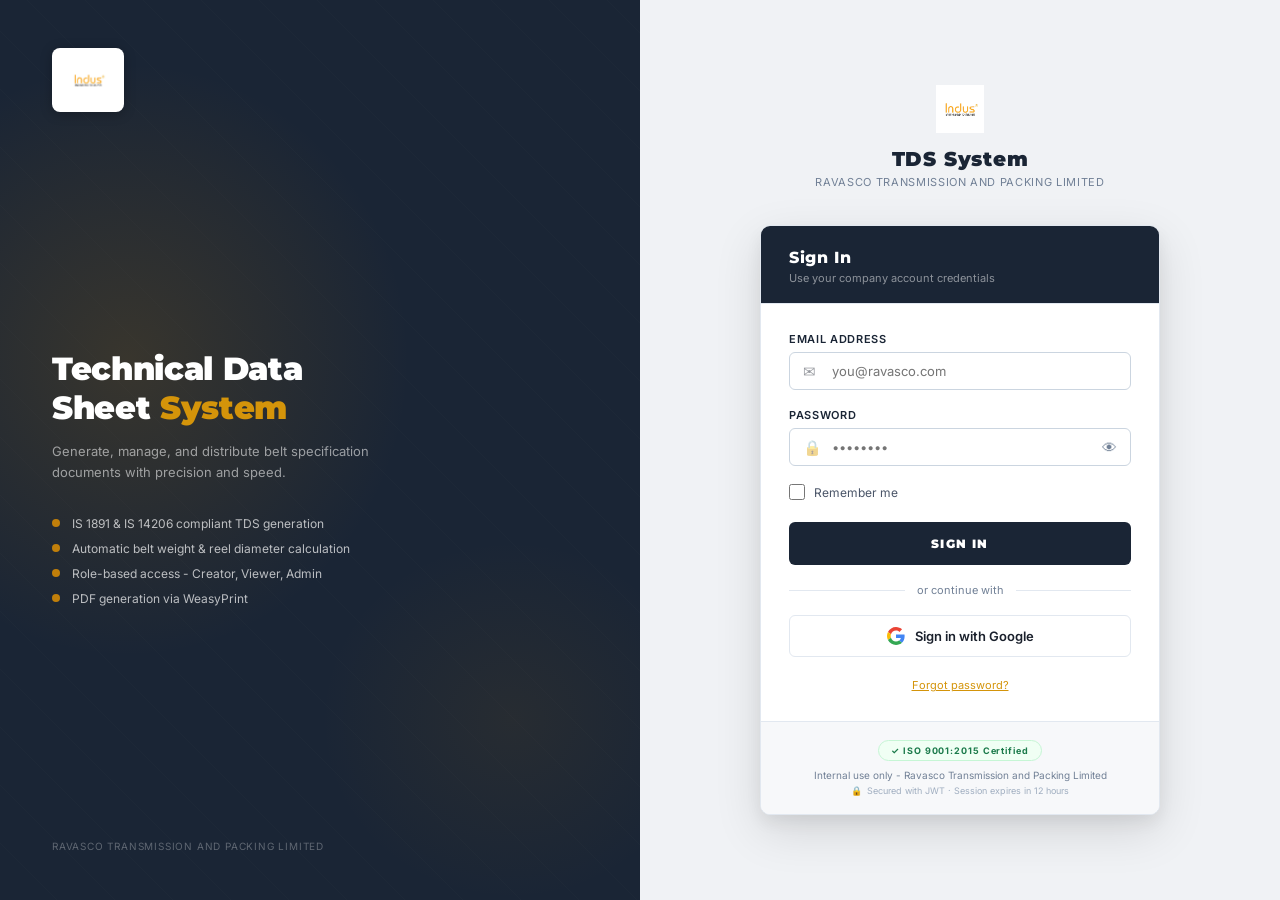
==== commit 1ecc6bc0: "Batch TDS and QAP Added" ====
--- a/frontend/index.html
+++ b/frontend/index.html
@@ -16,21 +16,20 @@
       device trusted via the tds_device cookie.
 
   Two other entry paths are handled by the inline <script type="module"> below:
-    - ?oauth_token=<jwt>   - landing point after a *trusted*-device Google OAuth
-      login; the JWT is decoded client-side (base64url) just far enough to
-      populate the local session object, then the user is sent to home.html.
+    - ?oauth_ready=1       - landing point after a *trusted*-device Google OAuth
+      login; the JWT itself is never in the URL (see the fetch to
+      /api/auth/google/session-token/ below) - only this flag is, and it's
+      picked up once to populate the local session object before the user is
+      sent to home.html.
     - ?oauth_error=<code>  - landing point when Google OAuth failed; shown as a toast.
     - ?step=device_verify  - landing point after a *new*-device Google OAuth
       login; jumps straight to Step 2 (the pending_user_id lives server-side
       in the Django session cookie set by the OAuth callback).
 
-  NOTE for future maintainers: the "Remember me" checkbox below currently
-  stores the raw email+password pair in browser localStorage (see the
-  SAVED_CREDS_KEY block in the script) so the fields can be pre-filled next
-  visit. That is plaintext, client-side storage of a password - flagging this
-  explicitly here since it is easy to miss when skimming a login page. If this
-  still needs hardening, treat it as a security follow-up rather than folding
-  it into a comments-only pass.
+  NOTE: "Remember me" stores email + password in localStorage for this
+  internal tool so the form auto-submits on the next visit.  On a trusted
+  device (tds_device httpOnly cookie valid) login completes immediately
+  without the OTP step.
 -->
 <!DOCTYPE html>
 <html lang="en">
@@ -404,7 +403,7 @@
                   <button type="button" id="btn-forgot-pw" style="
                     background:none;border:none;font-size:11px;color:var(--gold-light);
                     cursor:pointer;text-decoration:underline;padding:0;">
-                    Forgot password? Reset via email OTP
+                    Forgot password?
                   </button>
                 </div>
 
@@ -488,7 +487,17 @@
   <script type="module">
     import { login, verifyDevice, getSession, setSession, openChangePasswordModal, showToast } from './js/auth.js';
 
+    // SECURITY (fixed): this used to also persist an AES-GCM-"encrypted"
+    // password in localStorage, with the decryption key stored right next to
+    // it in the same localStorage -- readable by anything that can read
+    // localStorage (e.g. an XSS bug elsewhere in the app), so it offered no
+    // real protection. We now only remember the *email* for convenience; the
+    // httpOnly `tds_device` cookie (set after device verification) is what
+    // actually lets a trusted device skip the OTP step, so no password needs
+    // to be cached client-side for that to keep working.
     const SAVED_CREDS_KEY = 'tds_saved_credentials';
+    const LEGACY_ENC_KEY_SLOT = 'tds_cek';   // old AES-GCM key slot — wipe it below
+
     const params = new URLSearchParams(window.location.search);
 
     // ── Already logged in → go home ───────────────────────────────────────────
@@ -496,27 +505,33 @@
       window.location.href = 'home.html';
     }
 
-    // ── Google OAuth trusted-device redirect → parse token and store session ──
-    // After a trusted-device Google OAuth login the server redirects here with
-    // ?oauth_token=<jwt>. We store it and go home.
-    const oauthToken = params.get('oauth_token');
-    if (oauthToken) {
-      // We don't have user_id/role from the redirect URL alone, so call /auth/me
-      // after storing a minimal session so requireAuth passes on home.html.
-      // Easier: decode the JWT payload (base64url) to extract sub/role.
-      try {
-        const payload = JSON.parse(atob(oauthToken.split('.')[1].replace(/-/g, '+').replace(/_/g, '/')));
-        setSession({
-          token:     oauthToken,
-          user_id:   parseInt(payload.sub, 10),
-          role:      payload.role,
-          full_name: payload.full_name || '',
-          email:     payload.email     || '',
+    // ── Google OAuth trusted-device redirect → collect session, then go home ──
+    // SECURITY (fixed): the server used to put the raw JWT in this redirect
+    // URL (?oauth_token=<jwt>), which lands in browser history and any
+    // server/proxy access logs. It now redirects here with just ?oauth_ready=1
+    // and hands the token off through a one-time server-side pickup instead
+    // (see oauth_session_token in google_oauth_views.py) — nothing sensitive
+    // ever appears in the URL.
+    if (params.get('oauth_ready')) {
+      fetch('/api/auth/google/session-token/', { credentials: 'include' })
+        .then(res => { if (!res.ok) throw new Error('no pending session'); return res.json(); })
+        .then(data => {
+          // SECURITY: the redirect that got us here already set the httpOnly
+          // tds_access cookie server-side (see google_callback in
+          // google_oauth_views.py), so we deliberately do NOT also store
+          // data.access_token in sessionStorage here — this fetch is only to
+          // get display info (name/role/email) for the session object.
+          setSession({
+            user_id:   data.user_id,
+            role:      data.role,
+            full_name: data.full_name || '',
+            email:     data.email     || '',
+          });
+          window.location.href = 'home.html';
+        })
+        .catch(() => {
+          showToast('Google sign-in failed. Please try again.', 'error');
         });
-        window.location.href = 'home.html';
-      } catch (_) {
-        showToast('Google sign-in failed. Please try again.', 'error');
-      }
     }
 
     // ── OAuth errors from the callback ────────────────────────────────────────
@@ -551,17 +566,32 @@
       document.getElementById('dv-code').focus();
     }
 
-    // ── Pre-fill saved credentials ────────────────────────────────────────────
-    // See the file-level NOTE above: this reads a plaintext {email, password}
-    // object back out of localStorage when "Remember me" was previously checked.
-    try {
-      const saved = JSON.parse(localStorage.getItem(SAVED_CREDS_KEY) || 'null');
-      if (saved) {
-        document.getElementById('email').value    = saved.email    || '';
-        document.getElementById('password').value = saved.password || '';
+    // ── Pre-fill saved credentials and auto-submit if both are present ───────
+    // Password is stored AES-256-GCM encrypted — not readable as plain text.
+    // The tds_device httpOnly cookie (set after device verification) handles
+    // skipping the OTP step on trusted devices.
+    function _loadSavedCreds() {
+      // One-time cleanup: remove any password/key material saved by the old
+      // (insecure) version of this feature, for users who already have it
+      // sitting in their browser's localStorage.
+      localStorage.removeItem(LEGACY_ENC_KEY_SLOT);
+      try {
+        const saved = JSON.parse(localStorage.getItem(SAVED_CREDS_KEY) || 'null');
+        if (saved && (saved.password || saved.pw)) {
+          // Old plaintext- or encrypted-password format — wipe it, never trust it.
+          localStorage.removeItem(SAVED_CREDS_KEY);
+          return;
+        }
+        if (!saved || !saved.email) return;
+
+        document.getElementById('email').value         = saved.email;
         document.getElementById('remember-me').checked = true;
+        document.getElementById('password').focus();
+      } catch (_) {
+        localStorage.removeItem(SAVED_CREDS_KEY);
       }
-    } catch (_) {}
+    }
+    _loadSavedCreds();
 
     // ── Forgot password button ────────────────────────────────────────────────
     document.getElementById('btn-forgot-pw').addEventListener('click', () => {
@@ -598,7 +628,9 @@
         if (data.status === 'ok') {
           // Trusted device - session already set inside login()
           if (remember) {
-            localStorage.setItem(SAVED_CREDS_KEY, JSON.stringify({ email, password }));
+            // Only the email is remembered now — never the password. See the
+            // note near SAVED_CREDS_KEY above for why.
+            localStorage.setItem(SAVED_CREDS_KEY, JSON.stringify({ email }));
           } else {
             localStorage.removeItem(SAVED_CREDS_KEY);
           }
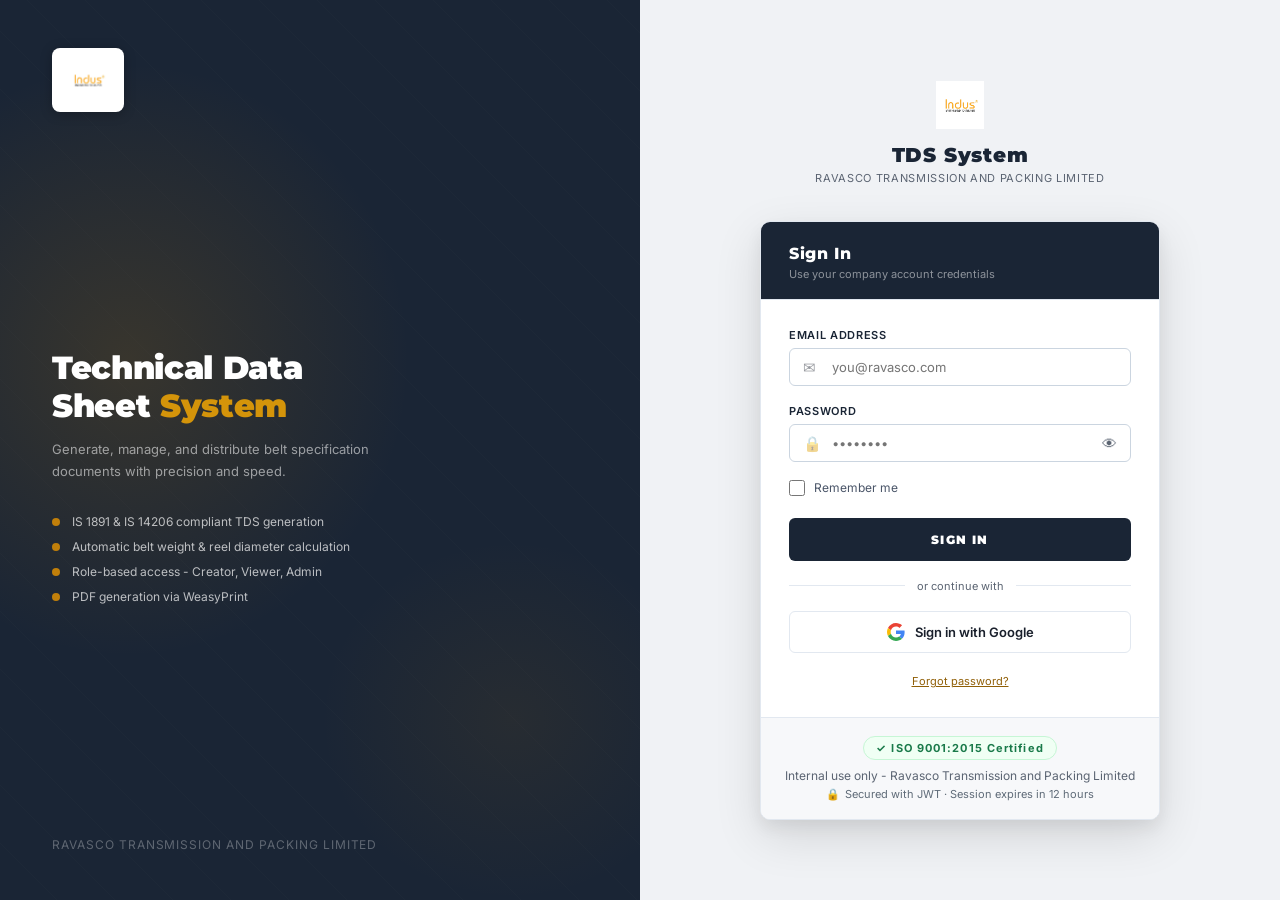
==== commit 0e464a43: "Added docs" ====
--- a/frontend/index.html
+++ b/frontend/index.html
@@ -136,7 +136,7 @@
     }
     .hero-foot { z-index: 1; }
     .hero-foot-text {
-      font-size: 10px; color: rgba(255,255,255,.3);
+      font-size:12px; color: rgba(255,255,255,.3);
       letter-spacing: .08em; text-transform: uppercase;
     }
 
@@ -245,7 +245,7 @@
     /* Footer inside card */
     .login-footer {
       text-align: center; padding: 18px 20px;
-      font-size: 10px; color: var(--text-muted);
+      font-size:12px; color: var(--text-muted);
       border-top: 1px solid var(--border);
       background: var(--bg-section);
     }
@@ -253,15 +253,15 @@
       display: inline-flex; align-items: center; gap: 6px;
       padding: 4px 12px;
       border: 1px solid var(--green-border); background: var(--green-pale);
-      border-radius: 20px; font-size: 9px; font-weight: 700;
+      border-radius: 20px; font-size:11px; font-weight: 700;
       letter-spacing: .1em; color: var(--green); margin-bottom: 8px;
     }
     .secure-badge {
       display: inline-flex; align-items: center; gap: 5px;
-      font-size: 9px; color: var(--text-light); margin-top: 4px;
+      font-size:11px; color: var(--text-light); margin-top: 4px;
     }
     .secure-badge::before {
-      content: '🔒'; font-size: 9px;
+      content: '🔒'; font-size:11px;
     }
   </style>
 </head>
@@ -363,7 +363,7 @@
                 </div>
 
                 <!-- Error -->
-                <div class="login-error" id="login-error">
+                <div class="login-error" id="login-error" role="alert">
                   <span>⚠</span>
                   <span id="login-error-msg">Invalid credentials.</span>
                 </div>
@@ -401,7 +401,7 @@
                 <!-- Forgot password -->
                 <div style="text-align:center;margin-top:16px;">
                   <button type="button" id="btn-forgot-pw" style="
-                    background:none;border:none;font-size:11px;color:var(--gold-light);
+                    background:none;border:none;font-size:11px;color:var(--gold-text);
                     cursor:pointer;text-decoration:underline;padding:0;">
                     Forgot password?
                   </button>
@@ -441,7 +441,7 @@
               </div>
 
               <!-- Error -->
-              <div class="login-error" id="dv-error">
+              <div class="login-error" id="dv-error" role="alert">
                 <span>⚠</span>
                 <span id="dv-error-msg">Invalid code.</span>
               </div>
@@ -459,7 +459,7 @@
                   ← Back to sign in
                 </button>
                 <button type="button" id="dv-resend" style="
-                  background:none;border:none;font-size:11px;color:var(--gold-light);
+                  background:none;border:none;font-size:11px;color:var(--gold-text);
                   cursor:pointer;text-decoration:underline;padding:0;">
                   Resend code
                 </button>
@@ -485,7 +485,7 @@
   <div id="toast-container"></div>
 
   <script type="module">
-    import { login, verifyDevice, getSession, setSession, openChangePasswordModal, showToast } from './js/auth.js';
+    import { login, verifyDevice, getSession, setSession, recoverSession, openChangePasswordModal, showToast } from './js/auth.js';
 
     // SECURITY (fixed): this used to also persist an AES-GCM-"encrypted"
     // password in localStorage, with the decryption key stored right next to
@@ -501,8 +501,21 @@
     const params = new URLSearchParams(window.location.search);
 
     // ── Already logged in → go home ───────────────────────────────────────────
+    // Fast path: sessionStorage still has a session for this tab.
     if (getSession()) {
       window.location.href = 'home.html';
+    } else {
+      // No sessionStorage session doesn't mean no session — a fresh tab or
+      // browser restart clears sessionStorage but not the httpOnly
+      // tds_access / tds_refresh cookies. Ask the server (refreshing the
+      // access token via the 30-day tds_refresh cookie if needed) before
+      // showing the login form; only stay here if that also comes back empty.
+      recoverSession().then((session) => {
+        if (session) {
+          setSession(session);
+          window.location.href = 'home.html';
+        }
+      });
     }
 
     // ── Google OAuth trusted-device redirect → collect session, then go home ──
--- a/frontend/css/style.css
+++ b/frontend/css/style.css
@@ -16,6 +16,15 @@
    var(--gold) — there should be no hard-coded hex colors for brand elements
    outside this :root block (page-specific one-off accents in individual
    <style> blocks are the documented exception, not the rule).
+
+   ACCESSIBILITY (fixed): every label/badge/nav-link-style rule that used to
+   read font-size: 9px or 10px (nav links, stat labels, badges, table headers,
+   form hints, buttons) is now 11px/12px — the smaller sizes were confirmed,
+   by actually loading the app and measuring computed font sizes across the
+   dashboard and generate-TDS pages, to be uncomfortably small body/label
+   text (not a hard WCAG failure — there's no numeric minimum — but a real
+   legibility issue at normal viewing distance). Uppercase + letter-spacing
+   styling on this text made it read even smaller than the px value implies.
 
    Reading guide — section banners below, in order: TOPNAV, LAYOUT
    (.page-wrap and friends), CARDS, BUTTONS, FORM (inputs/selects/labels),
@@ -32,6 +41,15 @@
 
 :root {
   --gold:          #C17F0A;
+  /* AA-safe darkened gold for TEXT specifically (links, badges, section
+     titles, etc.) — --gold itself is only 3.33:1 on white and 2.99:1 on
+     --gold-pale, both failing WCAG AA's 4.5:1 minimum for normal text;
+     --gold-light text fares worse still at 2.61:1. This passes 5.49:1 on
+     white and 4.93:1 on --gold-pale. Never used for backgrounds/borders —
+     those aren't subject to the same text-contrast rule, so --gold/
+     --gold-light stay unchanged there (buttons, borders, accents, toggle
+     tracks, etc.). */
+  --gold-text:     #905F07;
   --gold-light:    #D4940A;
   --gold-bright:   #F0B429;
   --gold-pale:     #FEF3C7;
@@ -48,8 +66,18 @@
   --bg-nav:        #FFFFFF;
   --text:          #1A202C;
   --text-dim:      #4A5568;
-  --text-muted:    #718096;
-  --text-light:    #A0AEC0;
+  /* ACCESSIBILITY (fixed): both used to be light enough to fail WCAG AA's
+     4.5:1 minimum contrast for normal text — an axe-core scan of the admin
+     and generate-TDS pages found --text-muted (#718096) at 4.01:1 on white
+     (43 failing nodes: labels, table cells, muted badges) and --text-light
+     (#A0AEC0) at 2.25:1 (breadcrumb separators, dropdown role text).
+     #5B6472 / #5F6B78 clear 4.5:1 on every background these are actually
+     used on here (white, --bg-page, --bg-section), while keeping
+     --text-light very close to --text-muted rather than lighter — AA's
+     4.5:1 floor leaves little room for two visually distinct "muted" grays
+     on a near-white background. */
+  --text-muted:    #5B6472;
+  --text-light:    #5F6B78;
   --border:        #E2E8F0;
   --border-mid:    #CBD5E0;
   --border-dark:   #A0AEC0;
@@ -87,9 +115,18 @@
   min-height: 100vh;
   -webkit-font-smoothing: antialiased;
 }
-a { color: var(--gold-light); text-decoration: none; }
+a { color: var(--gold-text); text-decoration: none; }
 a:hover { color: var(--gold); }
 button, input, select, textarea { font-family: var(--font-body); }
+/* Keyboard-focus fallback for links/buttons/custom widgets — .btn,
+   .nav-link, .action-card, .modal-close, etc. only had :hover states
+   defined, so Tab-ing through the page gave no visible indication of
+   where focus was. Scoped to a/button/[tabindex] (not input/select/
+   textarea) so it never collides with .form-control's own custom
+   focus ring, which already handles every form field. */
+a:focus-visible, button:focus-visible, [tabindex]:focus-visible {
+  outline: 2px solid var(--gold-light); outline-offset: 2px; border-radius: var(--radius);
+}
 ::-webkit-scrollbar { width: 6px; height: 6px; }
 ::-webkit-scrollbar-track { background: var(--bg-section); }
 ::-webkit-scrollbar-thumb { background: var(--border-mid); border-radius: 3px; }
@@ -111,18 +148,18 @@
   font-family: var(--font-head); font-size: 16px; font-weight: 900;
   color: var(--navy); letter-spacing: .03em; line-height: 1.1;
 }
-.nav-brand-text p { font-size: 9px; color: var(--text-muted); letter-spacing: .12em; text-transform: uppercase; }
+.nav-brand-text p { font-size: 11px; color: var(--text-muted); letter-spacing: .12em; text-transform: uppercase; }
 .nav-spacer { flex: 1; }
 .nav-links { display: flex; align-items: center; gap: 2px; }
 .nav-link {
   padding: 8px 14px;
-  font-family: var(--font-head); font-size: 10px; font-weight: 700;
+  font-family: var(--font-head); font-size: 12px; font-weight: 700;
   letter-spacing: .08em; text-transform: uppercase;
   color: var(--text-dim); text-decoration: none;
   border-radius: var(--radius); transition: all .18s; border: 1px solid transparent;
 }
 .nav-link:hover { color: var(--navy); background: var(--bg-section); border-color: var(--border); }
-.nav-link.active { color: var(--gold); background: var(--gold-dim); border-color: var(--gold-border); }
+.nav-link.active { color: var(--gold-text); background: var(--gold-dim); border-color: var(--gold-border); }
 .nav-user { display: flex; align-items: center; gap: 10px; padding-left: 16px; border-left: 1px solid var(--border); }
 .nav-avatar {
   width: 32px; height: 32px;
@@ -132,17 +169,24 @@
   flex-shrink: 0;
 }
 .nav-user-name { font-size: 12px; font-weight: 600; color: var(--text); }
-.nav-user-role { font-size: 9px; letter-spacing: .1em; text-transform: uppercase; color: var(--text-muted); }
+.nav-user-role { font-size: 11px; letter-spacing: .1em; text-transform: uppercase; color: var(--text-muted); }
+.nav-toggle {
+  display: none; background: none; border: 1px solid var(--border-mid);
+  border-radius: var(--radius); width: 38px; height: 38px;
+  align-items: center; justify-content: center; cursor: pointer;
+  color: var(--navy); font-size: 18px; line-height: 1; flex-shrink: 0;
+}
+.nav-toggle:hover { background: var(--bg-section); border-color: var(--gold-border); }
 .btn-logout {
   padding: 7px 14px; background: none; border: 1px solid var(--border-mid);
-  color: var(--text-muted); font-size: 10px; font-family: var(--font-head); font-weight: 700;
+  color: var(--text-muted); font-size: 12px; font-family: var(--font-head); font-weight: 700;
   letter-spacing: .08em; text-transform: uppercase; cursor: pointer;
   border-radius: var(--radius); transition: all .18s;
 }
 .btn-logout:hover { border-color: var(--red); color: var(--red); background: var(--red-pale); }
 .iso-badge {
   padding: 5px 10px; background: var(--green-pale); border: 1px solid var(--green-border);
-  color: var(--green); font-size: 9px; font-weight: 700; letter-spacing: .1em;
+  color: var(--green); font-size: 11px; font-weight: 700; letter-spacing: .1em;
   border-radius: var(--radius); font-family: var(--font-head); white-space: nowrap;
 }
 
@@ -160,7 +204,7 @@
   display: flex; align-items: center; gap: 6px; font-size: 11px; color: var(--text-muted);
   margin-bottom: 10px; text-transform: uppercase; letter-spacing: .07em;
 }
-.breadcrumb a { color: var(--gold); }
+.breadcrumb a { color: var(--gold-text); }
 .breadcrumb span { color: var(--text-light); }
 .gold-line { height: 2px; background: linear-gradient(90deg, var(--gold-light), transparent); border-radius: 2px; }
 
@@ -193,27 +237,34 @@
 }
 .btn:disabled { opacity: .45; cursor: not-allowed; pointer-events: none; }
 .btn-primary {
-  background: var(--gold-light); border-color: var(--gold-light); color: #fff;
+  /* ACCESSIBILITY (fixed): white text on --gold-light is only 2.61:1 —
+     the exact same pair of colors (just swapped fg/bg) already documented
+     above as failing WCAG AA's 4.5:1 minimum for normal text. --navy text
+     on --gold-light is 5.91:1 (AA), and still 4.64:1 on the --gold hover
+     background below — comfortably passing both button states without
+     touching the gold background itself (kept unchanged, as backgrounds
+     aren't subject to the text-contrast rule on their own). */
+  background: var(--gold-light); border-color: var(--gold-light); color: var(--navy);
   box-shadow: 0 2px 6px rgba(193,127,10,.25);
 }
-.btn-primary:hover { background: var(--gold); border-color: var(--gold); color: #fff; }
+.btn-primary:hover { background: var(--gold); border-color: var(--gold); color: var(--navy); }
 .btn-navy   { background: var(--navy); border-color: var(--navy); color: #fff; }
 .btn-navy:hover { background: var(--navy-mid); color: #fff; }
 .btn-outline { background: transparent; border-color: var(--border-mid); color: var(--text-dim); }
-.btn-outline:hover { border-color: var(--gold-light); color: var(--gold); background: var(--gold-dim); }
+.btn-outline:hover { border-color: var(--gold-light); color: var(--gold-text); background: var(--gold-dim); }
 .btn-ghost  { background: transparent; border-color: transparent; color: var(--text-muted); padding: 8px 14px; }
 .btn-ghost:hover { color: var(--text); background: var(--bg-section); border-color: var(--border); }
 .btn-danger { background: transparent; border-color: var(--border-mid); color: var(--text-muted); }
 .btn-danger:hover { background: var(--red-pale); border-color: var(--red); color: var(--red); }
 .btn-success { background: var(--green-light); border-color: var(--green-light); color: #fff; }
 .btn-success:hover { background: var(--green); color: #fff; }
-.btn-sm  { padding: 7px 13px; font-size: 10px; }
+.btn-sm  { padding: 7px 13px; font-size: 12px; }
 .btn-lg  { padding: 13px 26px; font-size: 12px; }
 
 /* ── FORM ────────────────────────────────────────────────── */
 .form-group { display: flex; flex-direction: column; gap: 6px; }
 .form-label { font-size: 11px; font-weight: 600; letter-spacing: .06em; text-transform: uppercase; color: var(--navy); }
-.form-label .req { color: var(--gold); margin-left: 2px; }
+.form-label .req { color: var(--gold-text); margin-left: 2px; }
 .form-control {
   width: 100%; padding: 10px 13px;
   background: var(--bg-input); border: 1px solid var(--border-mid);
@@ -224,7 +275,7 @@
 .form-control:focus { border-color: var(--gold-light); box-shadow: 0 0 0 3px var(--gold-dim); }
 .form-control:disabled { opacity: .55; background: var(--bg-section); cursor: not-allowed; }
 .form-control.readonly-field {
-  background: var(--gold-pale); color: var(--gold); font-weight: 700;
+  background: var(--gold-pale); color: var(--gold-text); font-weight: 700;
   border-color: var(--gold-border); cursor: default;
 }
 select.form-control {
@@ -232,8 +283,8 @@
   background-repeat: no-repeat; background-position: right 12px center; padding-right: 36px;
 }
 select.form-control option { background: #fff; color: var(--text); }
-.form-hint  { font-size: 10px; color: var(--text-muted); }
-.form-error { font-size: 10px; color: var(--red); }
+.form-hint  { font-size: 12px; color: var(--text-muted); }
+.form-error { font-size: 12px; color: var(--red); }
 .form-row { display: grid; gap: 16px; }
 .form-row.cols-2 { grid-template-columns: 1fr 1fr; }
 .form-row.cols-3 { grid-template-columns: 1fr 1fr 1fr; }
@@ -255,15 +306,19 @@
 }
 .toggle input:checked + .toggle-slider { background: var(--gold-dim); border-color: var(--gold-light); }
 .toggle input:checked + .toggle-slider::before { transform: translateX(20px); background: var(--gold-light); }
+/* The real checkbox is visually hidden (opacity:0) so keyboard focus lands
+   on it invisibly with no styling here to show it — tabbing to a toggle
+   gave no visible indication of where focus was. */
+.toggle input:focus-visible + .toggle-slider { box-shadow: 0 0 0 3px var(--gold-dim); border-color: var(--gold-light); }
 .toggle-label { font-size: 12px; color: var(--text-dim); }
 
 /* ── BADGES ─────────────────────────────────────────────── */
 .badge {
   display: inline-flex; align-items: center; gap: 4px;
-  padding: 3px 9px; border-radius: 20px; font-size: 10px; font-weight: 700;
+  padding: 3px 9px; border-radius: 20px; font-size: 12px; font-weight: 700;
   letter-spacing: .06em; text-transform: uppercase; border: 1px solid transparent;
 }
-.badge-gold   { background: var(--gold-pale);   border-color: var(--gold-border);  color: var(--gold); }
+.badge-gold   { background: var(--gold-pale);   border-color: var(--gold-border);  color: var(--gold-text); }
 .badge-green  { background: var(--green-pale);  border-color: var(--green-border); color: var(--green); }
 .badge-red    { background: var(--red-pale);    border-color: var(--red-border);   color: var(--red); }
 .badge-blue   { background: var(--blue-pale);   border-color: var(--blue-border);  color: var(--blue); }
@@ -279,7 +334,7 @@
 table { width: 100%; border-collapse: collapse; font-size: 13px; }
 thead tr { background: var(--navy); border-bottom: 2px solid var(--gold-light); }
 thead th {
-  padding: 12px 16px; text-align: left; font-family: var(--font-head); font-size: 10px;
+  padding: 12px 16px; text-align: left; font-family: var(--font-head); font-size: 12px;
   font-weight: 700; letter-spacing: .1em; text-transform: uppercase; color: var(--gold-bright); white-space: nowrap;
 }
 tbody tr { border-bottom: 1px solid var(--border); transition: background .12s; }
@@ -287,7 +342,7 @@
 tbody tr:hover { background: var(--gold-dim); }
 tbody td { padding: 12px 16px; color: var(--text); vertical-align: middle; }
 tbody td.td-muted { color: var(--text-muted); font-size: 12px; }
-tbody td.td-mono { font-family: 'Courier New', monospace; font-size: 12px; font-weight: 700; color: var(--gold); }
+tbody td.td-mono { font-family: 'Courier New', monospace; font-size: 12px; font-weight: 700; color: var(--gold-text); }
 .table-actions { display: flex; align-items: center; gap: 5px; }
 
 /* ── ALERTS ─────────────────────────────────────────────── */
@@ -368,12 +423,14 @@
   font-family: var(--font-head); font-size: 12px; font-weight: 700; color: var(--text-light);
   flex-shrink: 0; transition: all .25s; box-shadow: var(--shadow-sm);
 }
-.step-circle.active { border-color: var(--gold-light); background: var(--gold-light); color: #fff; box-shadow: 0 0 0 4px var(--gold-dim); }
+/* ACCESSIBILITY (fixed): white text on --gold-light is 2.61:1 — same WCAG
+   AA failure as .btn-primary above; --navy is the same fix (5.91:1). */
+.step-circle.active { border-color: var(--gold-light); background: var(--gold-light); color: var(--navy); box-shadow: 0 0 0 4px var(--gold-dim); }
 .step-circle.done   { border-color: var(--green-light); background: var(--green-pale); color: var(--green); }
 .step-info { margin-left: 9px; white-space: nowrap; }
-.step-num   { font-size: 9px; color: var(--text-muted); text-transform: uppercase; letter-spacing: .1em; }
+.step-num   { font-size: 11px; color: var(--text-muted); text-transform: uppercase; letter-spacing: .1em; }
 .step-label { font-size: 11px; font-weight: 600; color: var(--text-dim); transition: color .2s; }
-.step-item.active .step-label { color: var(--gold); }
+.step-item.active .step-label { color: var(--gold-text); }
 .step-item.done   .step-label { color: var(--green); }
 .step-line { flex: 1; height: 2px; background: var(--border); margin: 0 10px; transition: background .25s; }
 .step-line.done { background: var(--green-light); }
@@ -385,9 +442,9 @@
   border-radius: var(--radius); margin-top: 8px;
 }
 .computed-val { display: flex; flex-direction: column; gap: 2px; }
-.computed-val label { font-size: 9px; color: var(--text-muted); letter-spacing: .07em; text-transform: uppercase; }
+.computed-val label { font-size: 11px; color: var(--text-muted); letter-spacing: .07em; text-transform: uppercase; }
 .computed-val .num { font-family: var(--font-head); font-size: 20px; font-weight: 900; color: var(--navy); }
-.computed-val .unit { font-size: 10px; color: var(--text-muted); }
+.computed-val .unit { font-size: 12px; color: var(--text-muted); }
 .computed-sep { width: 1px; height: 36px; background: var(--gold-border); }
 
 /* ── STAT CARDS ─────────────────────────────────────────── */
@@ -405,7 +462,7 @@
 .stat-icon.green  { background: var(--green-pale);  border-color: var(--green-border); }
 .stat-icon.orange { background: var(--amber-pale);  border-color: var(--amber-border); }
 .stat-icon.blue   { background: var(--blue-pale);   border-color: var(--blue-border); }
-.stat-label { font-size: 10px; color: var(--text-muted); letter-spacing: .06em; text-transform: uppercase; font-weight: 600; }
+.stat-label { font-size: 12px; color: var(--text-muted); letter-spacing: .06em; text-transform: uppercase; font-weight: 600; }
 .stat-value { font-family: var(--font-head); font-size: 28px; font-weight: 900; color: var(--navy); line-height: 1; margin-top: 4px; }
 .stat-sub { font-size: 11px; color: var(--text-muted); margin-top: 4px; }
 
@@ -434,11 +491,12 @@
 .action-card-desc  { font-size: 13px; color: var(--text-muted); line-height: 1.6; margin-bottom: 22px; }
 .action-card-cta {
   display: inline-flex; align-items: center; gap: 6px;
-  font-family: var(--font-head); font-size: 10px; font-weight: 700; letter-spacing: .09em; text-transform: uppercase;
-  color: var(--gold); padding: 8px 16px; border: 1px solid var(--gold-border);
+  font-family: var(--font-head); font-size: 12px; font-weight: 700; letter-spacing: .09em; text-transform: uppercase;
+  color: var(--gold-text); padding: 8px 16px; border: 1px solid var(--gold-border);
   border-radius: var(--radius); background: var(--gold-pale); transition: all .18s;
 }
-.action-card:hover .action-card-cta { background: var(--gold-light); color: #fff; border-color: var(--gold-light); }
+/* ACCESSIBILITY (fixed): same white-on-gold-light failure as .btn-primary. */
+.action-card:hover .action-card-cta { background: var(--gold-light); color: var(--navy); border-color: var(--gold-light); }
 
 /* ── FILTER BAR ─────────────────────────────────────────── */
 .filter-bar {
@@ -447,7 +505,7 @@
   border-radius: var(--radius-lg); box-shadow: var(--shadow-sm); margin-bottom: 20px;
 }
 .filter-group { display: flex; flex-direction: column; gap: 5px; }
-.filter-label { font-size: 10px; font-weight: 600; letter-spacing: .07em; text-transform: uppercase; color: var(--navy); }
+.filter-label { font-size: 12px; font-weight: 600; letter-spacing: .07em; text-transform: uppercase; color: var(--navy); }
 .filter-control {
   padding: 8px 11px; background: var(--bg-input); border: 1px solid var(--border-mid);
   border-radius: var(--radius); color: var(--text); font-size: 12px;
@@ -459,8 +517,8 @@
 /* ── DETAIL ROWS ────────────────────────────────────────── */
 .detail-section { margin-bottom: 18px; }
 .detail-section-title {
-  font-family: var(--font-head); font-size: 10px; font-weight: 700;
-  letter-spacing: .12em; text-transform: uppercase; color: var(--gold);
+  font-family: var(--font-head); font-size: 12px; font-weight: 700;
+  letter-spacing: .12em; text-transform: uppercase; color: var(--gold-text);
   margin-bottom: 8px; padding-bottom: 5px; border-bottom: 1px solid var(--border);
 }
 .detail-row { display: flex; justify-content: space-between; padding: 7px 0; border-bottom: 1px solid var(--bg-section); gap: 12px; }
@@ -470,7 +528,7 @@
 
 /* ── UTILS ──────────────────────────────────────────────── */
 .hidden { display: none !important; }
-.text-gold  { color: var(--gold); }   .text-navy  { color: var(--navy); }
+.text-gold  { color: var(--gold-text); }   .text-navy  { color: var(--navy); }
 .text-muted { color: var(--text-muted); } .text-success { color: var(--green); } .text-danger { color: var(--red); }
 .fw-700 { font-weight: 700; }  .fw-900 { font-weight: 900; }
 .font-head { font-family: var(--font-head); }
@@ -505,7 +563,21 @@
   .action-cards    { grid-template-columns: 1fr; }
   .stats-row       { grid-template-columns: 1fr 1fr; }
   .topnav          { padding: 0 16px; }
-  .nav-links       { display: none; }
+  .nav-toggle      { display: flex; }
+  /* Below 900px .nav-links becomes a dropdown panel (toggled by the
+     hamburger button auth.js injects into every page) instead of just
+     vanishing — it used to be `display:none` unconditionally here, which
+     removed all primary navigation on tablets/narrow windows with no way
+     to get it back. */
+  .nav-links {
+    display: none; position: absolute; top: 100%; left: 0; right: 0;
+    flex-direction: column; align-items: stretch; gap: 2px;
+    padding: 10px 16px 14px; margin: 0; background: var(--bg-nav);
+    border-bottom: 1px solid var(--border); box-shadow: var(--shadow-md);
+    z-index: 199;
+  }
+  .nav-links.open { display: flex; }
+  .nav-links .nav-link { padding: 12px 14px; } /* bigger tap targets */
 }
 @media (max-width: 600px) {
   .form-row.cols-2 { grid-template-columns: 1fr; }
